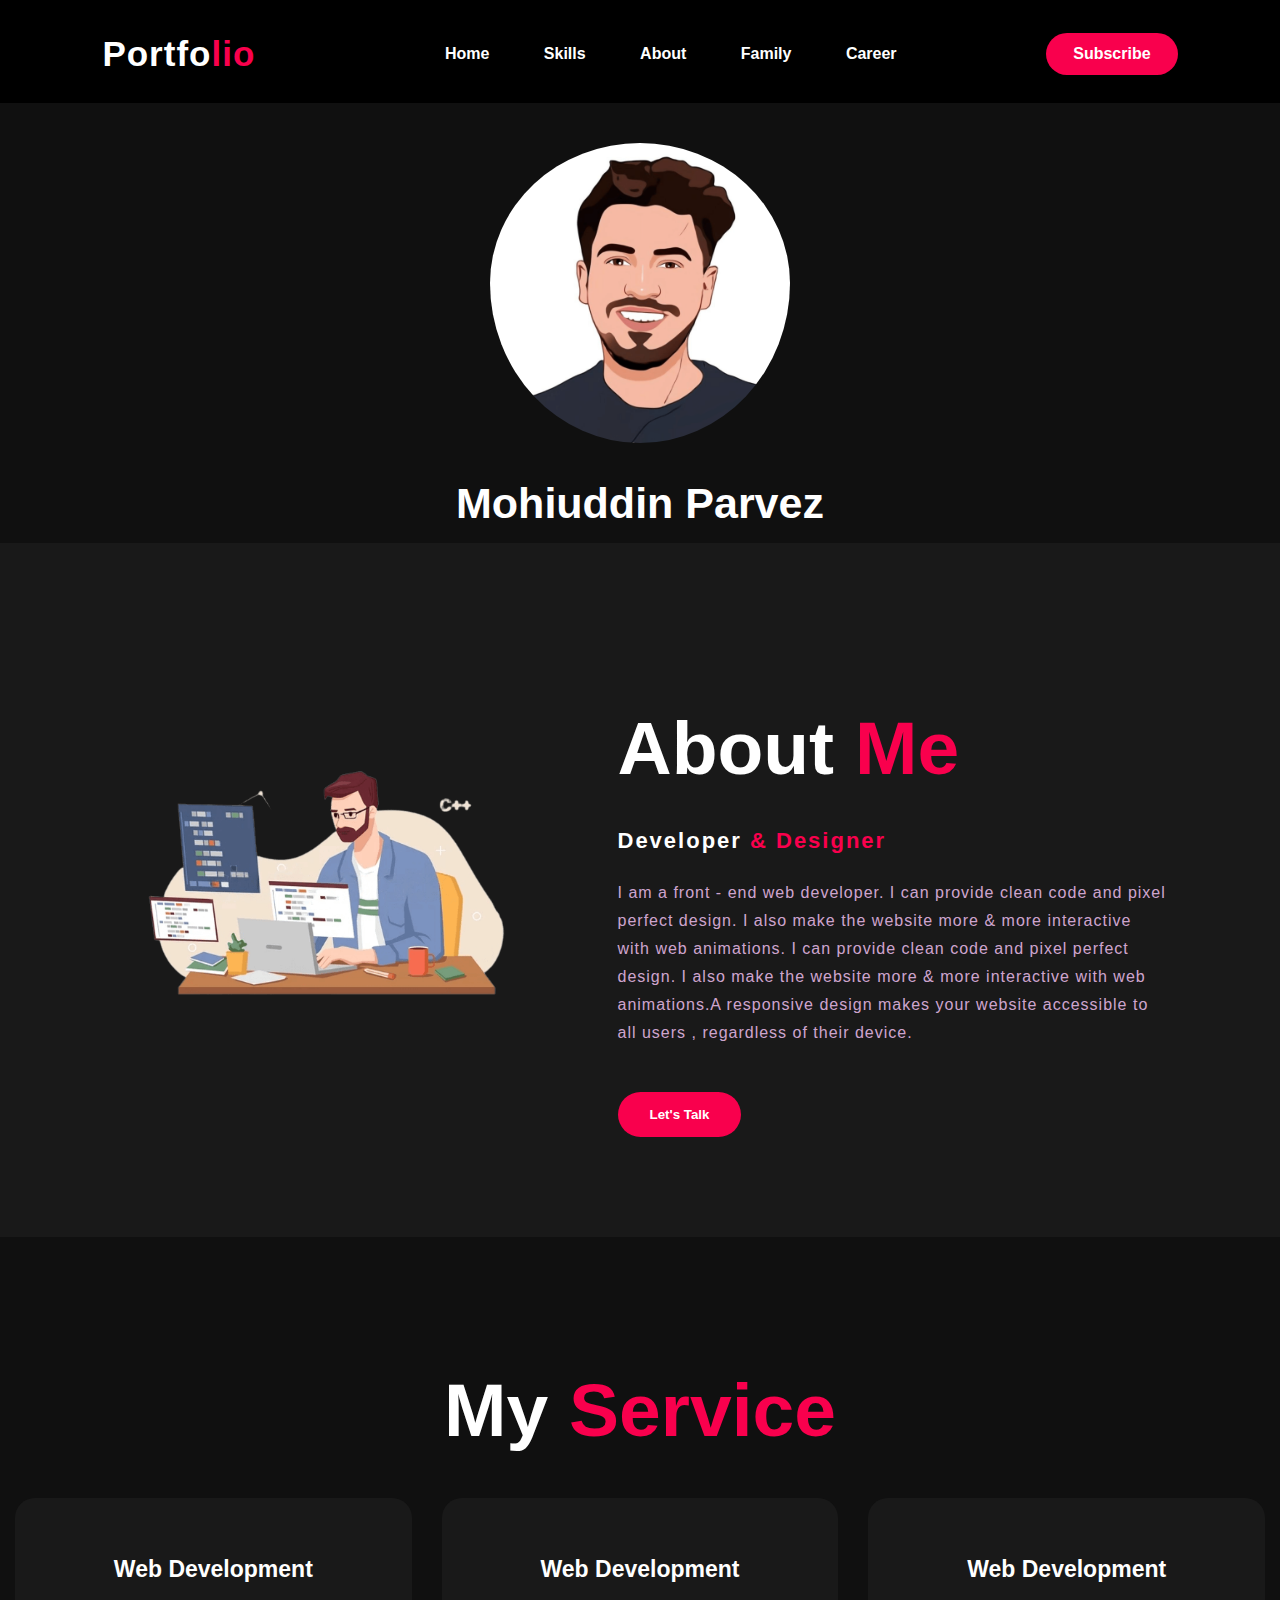
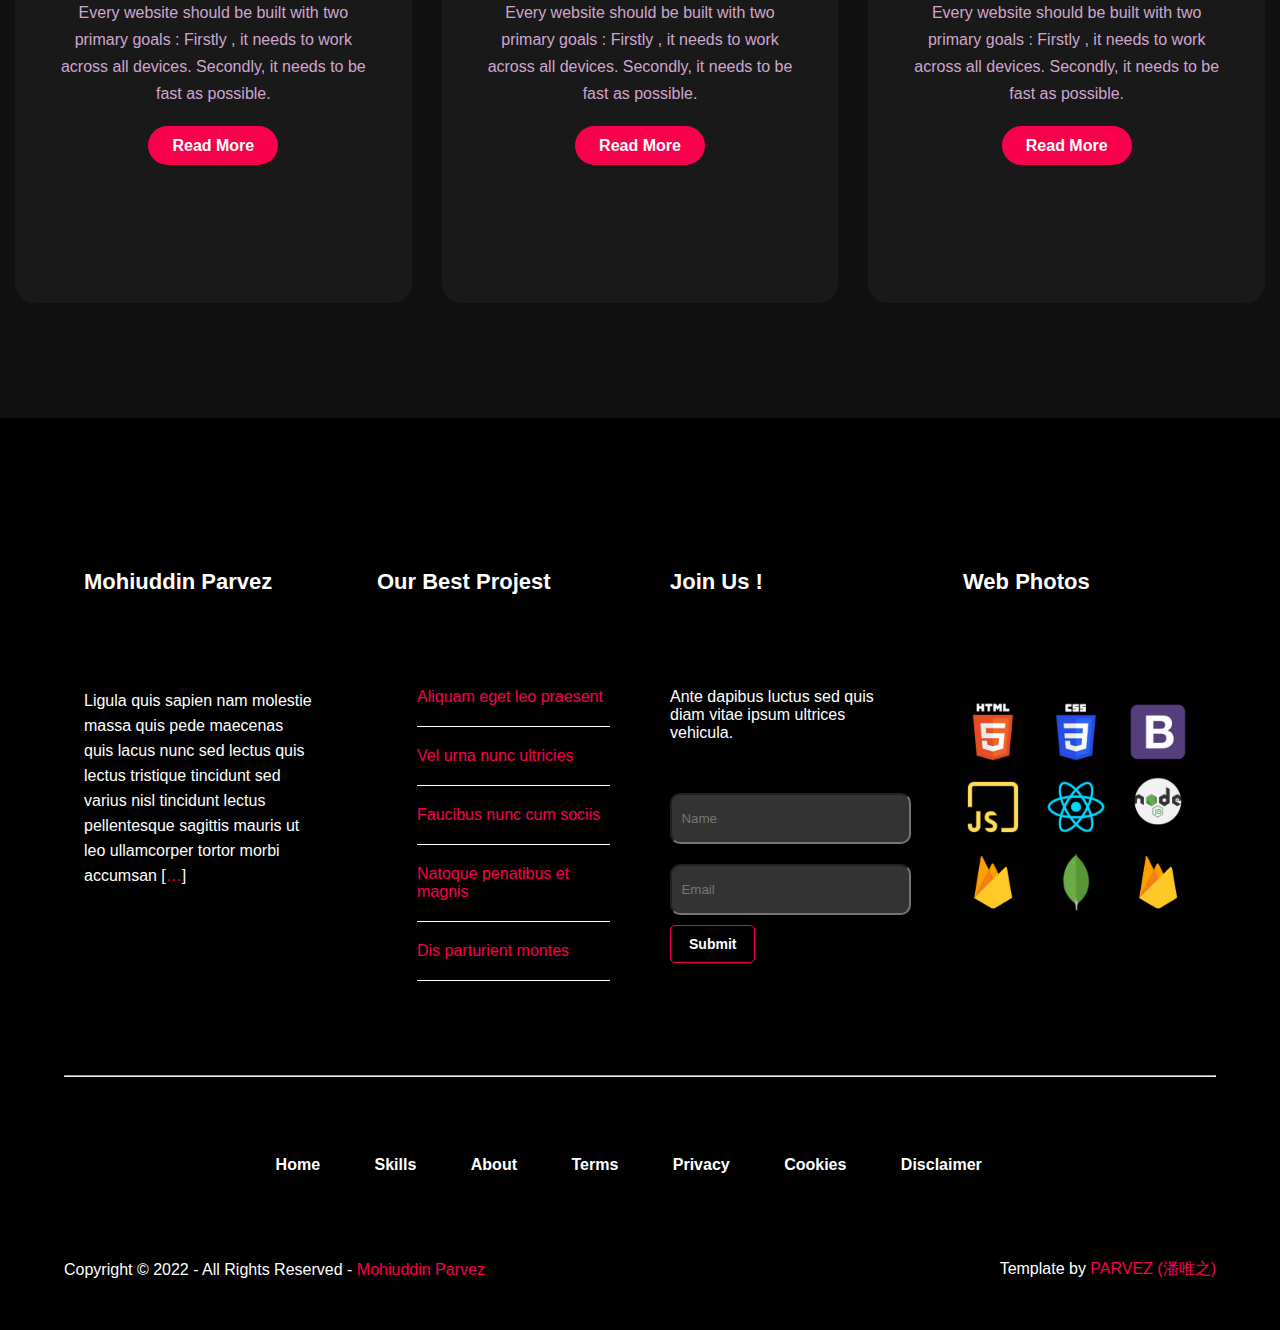
==== about.html @ cd32c6b7 "project for exam" ====
<!DOCTYPE html>
<html lang="en">
  <head>
    <meta charset="UTF-8" />
    <meta http-equiv="X-UA-Compatible" content="IE=edge" />
    <meta name="viewport" content="width=device-width, initial-scale=1.0" />
    <link rel="stylesheet" href="styles/commonStyle.css">
    <link rel="stylesheet" href="styles/about.css">
    <title>Parvez - About</title>
  </head>
  <body>
    <nav class="common-menu">
      <h2 class="logo">Portfo<span>lio</span></h2>
      <ul>
        <li><a href="index.html">Home</a></li>
        <li><a href="skills.html">Skills</a></li>
        <li><a href="about.html">About</a></li>
        <li><a href="family.html">Family</a></li>
        <li><a href="career.html">career</a></li>
      </ul>
      <a href="#" class="btn">Subscribe</a>
  </nav>
    <section class="sectionOne">
        <div class="hero">
            <img src="img/parvez2.png" alt="">
        </div>
        <h2 class="my-name">Mohiuddin Parvez</h2>
    </section>
    <!-- About section start -->
    <section class="about">
      <div class="main">
        <img src="img/coding.png" alt="" />
        <div class="about-text">
          <h2>About <span>Me</span></h2>
          <h5>Developer <span>& Designer</span></h5>
          <p>
            I am a front - end web developer. I can provide clean code and pixel
            perfect design. I also make the website more & more interactive with
            web animations. I can provide clean code and pixel perfect design. I
            also make the website more & more interactive with web animations.A
            responsive design makes your website accessible to all users ,
            regardless of their device.
          </p>
          <button>Let's Talk</button>
        </div>
      </div>
    </section>

    <section class="service">
        <div class="title">
            <h2>My <span>Service</span></h2>
        </div>

        <div class="box">
            <div class="card">
                <i class="fas fa-bars"></i>
                <h5>Web Development</h5>
                <div class="pra">
                    <p>Every website should be built with two primary goals : Firstly , it needs
                    to work across all devices. Secondly, it needs to be fast as possible.</p>

                    <p style="text-align: center;"><a class="button" href="#">Read More</a></p>
                </div>
            </div>
            <div class="card">
                <i class="far fa-user"></i>
                <h5>Web Development</h5>
                <div class="pra">
                    <p>Every website should be built with two primary goals : Firstly , it needs
                    to work across all devices. Secondly, it needs to be fast as possible.</p>

                    <p style="text-align: center;"><a class="button" href="#">Read More</a></p>
                </div>
            </div>
            <div class="card">
                <i class="far fa-bell"></i>
                <h5>Web Development</h5>
                <div class="pra">
                    <p>Every website should be built with two primary goals : Firstly , it needs
                    to work across all devices. Secondly, it needs to be fast as possible.</p>

                    <p style="text-align: center;"><a class="button" href="#">Read More</a></p>
                </div>
            </div>
        </div>
    </section>
     <!-- footer start -->

     <div class="footer-section">
      <footer id="footer" class="container"> 
        <!-- ################################### -->
        <div class="footer-group">
          <div class="one_quarter first">
            <h6 class="heading">Mohiuddin Parvez</h6>
            <p>Ligula quis sapien nam molestie massa quis pede maecenas quis lacus nunc sed lectus quis lectus tristique tincidunt sed varius nisl tincidunt lectus pellentesque sagittis mauris ut leo ullamcorper tortor morbi accumsan [<a href="#">&hellip;</a>]</p>
            <div class="social">
              <a href="#"><i class="fa-brands fa-facebook-f"></i></a>
              <a href="#"><i class="fa-brands fa-twitter"></i></a>
              <a href="#"><i class="fa-brands fa-linkedin-in"></i></a>
              <a href="#"><i class="fa-brands fa-youtube"></i></a>
            </div>
          </div>
          <div class="one_quarter">
            <h6 class="heading">Our Best Projest</h6>
            <ul class="linklist">
              <li><a href="#">Aliquam eget leo praesent</a></li>
              <li><a href="#">Vel urna nunc ultricies</a></li>
              <li><a href="#">Faucibus nunc cum sociis</a></li>
              <li><a href="#">Natoque penatibus et magnis</a></li>
              <li><a href="#">Dis parturient montes</a></li>
            </ul>
          </div>
          <div class="one_quarter">
            <h6 class="heading">Join Us !</h6>
            <p class="nospace btmspace-15">Ante dapibus luctus sed quis diam vitae ipsum ultrices vehicula.</p>
            <form class="newsletter" action="#" method="post">
                <input class="btmspace-15" type="text" value="" placeholder="  Name">
                <input class="btmspace-15" type="text" value="" placeholder="  Email">
                <button class="newsletter-btn" type="submit" value="submit">Submit</button>
            </form>
          </div>
          <div class="one_quarter">
            <h6 class="heading">Web Photos</h6>
            <div class="footer-img">
              <img src="img/icon/1.png" alt="">
              <img src="img/icon/2.png" alt="">
              <img src="img/icon/3.png" alt="">
              <img src="img/icon/4.png" alt="">
              <img src="img/icon/5.png" alt="">
              <img src="img/icon/6.png" alt="">
              <img src="img/icon/7.png" alt="">
              <img src="img/icon/8.png" alt="">
              <img src="img/icon/7.png" alt="">
            </div>
          </div>
        </div>
        <!-- ############################ -->
        <hr class="btmspace-50">
        <!-- ############################ -->
        <nav>
          <ul class="nospace">
            <li><a href="index.html"><i class="fas fa-lg fa-home"></i></a></li>
            <li><a href="#">Home</a></li>
            <li><a href="#skills">Skills</a></li>
            <li><a href="#">About</a></li>
            <li><a href="#">Terms</a></li>
            <li><a href="#">Privacy</a></li>
            <li><a href="#">Cookies</a></li>
            <li><a href="#">Disclaimer</a></li>
          </ul>
        </nav> 
        <!-- ########################### -->
      </footer>
    </div>
    <div class="copyright-div">
      <div id="copyright" class="container"> 
        <!-- ########################################### -->
        <p class="fl_left">Copyright &copy; 2022 - All Rights Reserved - <a href="#">Mohiuddin Parvez</a></p>
        <p class="fl_right">Template by <a target="_blank" href="3" title="Free Website Templates">PARVEZ (潘唯之)</a></p>
        <!-- ########################################## -->
      </div>
    </div>
  </body>
</html>
---- styles/commonStyle.css ----
/* common style */
.flex {
    display: flex;
    align-items: center;
    gap: 20px;
  }
  .text-center {
    text-align: center;
  }
  .container {
    max-width: 90%;
    margin: auto;
  }
  .box-shadow {
    box-shadow: 3px 4px 12px 1px rgba(0, 0, 0, 0.25);
  }
  .responsive-img {
    max-width: 100%;
    height: auto;
  }
  span {
    color: #f9004d;
  }

  /* style rules for nav menu  */
.common-menu{
  margin-top: -40px;
}  
  nav{
    display: flex;
    align-items: center;
    justify-content: space-between;
    padding-top: 45px;
    padding-left: 8%;
    padding-right: 8%;
}
.logo{
    color: white;
    font-size: 35px;
    letter-spacing: 1px;
    cursor: pointer;
}
span{
    color: #f9004d;
}
nav ul li{
    list-style-type: none;
    display: inline-block;
    padding: 10px 25px; 
}
nav ul li a{
    color: white;
    text-decoration: none;
    font-weight: bold;
    text-transform: capitalize;
}
nav ul li a:hover{
    color: #f9004d; 
    transition: .4s;
}
.btn{
    background-color: #f9004d;
    color: white;
    text-decoration: none;
    border: 2px solid transparent;
    font-weight: bold;
    padding: 10px 25px;
    border-radius: 30px;
    transition: transforn .4s;
}
.btn:hover{
    transform: scale(1.2);
}

/* footer section */
.footer-section{
  padding: 50px 0;
  background-color: #000;
}
.footer-group{
  display: grid;
  grid-template-columns: repeat(4,1fr);
  gap: 20px;
}
.one_quarter{
  max-width: 100%;
  padding: 50px 20px;
  display: flex;
  flex-direction: column;
  gap: 25px;
}
li{
  list-style: none;
}
a{
  text-decoration: none;
  color: #f9004d;
}
.heading{
  color: var(--white);
  font-size: 22px;
}
.first p{
  line-height: 25px;
}
.linklist li{
  margin-bottom: 20px;
  border-bottom: 1px solid white;
  padding-bottom: 20px;
}
legend{
  color: wheat;
}
.newsletter input{
  width: 100%;
  height: 45px;
  margin: 10px 0;
  border-radius: 10px;
  background-color: rgba(255,255,255,.2);
}
.newsletter-btn{
  background-color: rgba(0, 0, 0, 0);
  color: white;
  font-size: 14px;
  padding: 10px 18px;
  border-radius: 5px;
  border: 1px solid #f9004d;
}
.newsletter-btn:hover{
  background-color: #f9004d;
  border: 1px solid white;
  transition: 0.2s;
}
.footer-img{
  display: grid;
  grid-template-columns: repeat(3,1fr);
  gap: 15px;
  padding-top: 30px;
}
.footer-img img{
  width: 60px;
  height: 60px;
}



.copyright-div{
  background-color: #000;
}
#copyright{
  height: 40px;
  display: flex;
  justify-content: space-between;
  align-items: center;
}
---- styles/about.css ----
body{
    margin: 0;
    padding: 0;
    box-sizing: border-box;
    font-family: "Josefin Sans", sans-serif;
    background-color: #000;
    color: white;
}
.sectionOne{
    height: 400px;
    max-width: 100%;
    padding: 20px;
    background-color: #101010;
}
.hero img{
    display: block;
    margin-left: auto;
    margin-right: auto;
    width: 300px;
    border-radius: 50%;
    padding-top: 20px;
}
.my-name{
    text-align: center;
    font-size: 43px;
    color: white;
}
.about{
    width: 100%;
    padding: 100px 0px;
    background-color: #191919;
}
.about img{
    height: auto;
    width: 430px;
}
.about-text{
    width: 550px;
}
.main{
    width: 1130px;
    max-width: 95%;
    margin: 0 auto;
    display: flex;
    align-items: center;
    justify-content: space-around;
}
.about-text h2{
    color: white;
    font-size: 75px;
    text-transform: capitalize;
    margin-bottom: 20px;
}
.about-text h5{
    color: white;
    letter-spacing: 2px;
    font-size: 22px;
    margin-bottom: 25px;
    text-transform: capitalize;
}
.about-text p{
    color: #fcfc;
    letter-spacing: 1px;
    line-height: 28px;
    margin-bottom: 45px;
}
button{
    background-color: #f9004d;
    color: white;
    text-decoration: none;
    border: 2px solid transparent;
    font-weight: bold;
    padding: 13px 30px;
    border-radius: 30px;
    transition: .4s;
}
button:hover{
    background-color: transparent;
    border: 2px solid #f9004d;
    cursor: pointer;
}

.service{
    background-color: #101010;
    width: 100%;
    padding: 100px 0px;
}
.title h2{
    color: white;
    font-size: 75px;
    width: 1130px;
    margin: 30px auto;
    text-align: center;
}
.box{
    display: flex;
    justify-content: center;
    align-items: center;
    min-height: 400px;
}
.card{
    height: 365px;
    width: 335px;
    padding: 20px 35px;
    background-color: #191919;
    border-radius: 20px;
    margin: 15px;
    position: relative;
    overflow: hidden;
    text-align: center;
}
.card i{
    font-size: 50px;
    display: block;
    text-align: center;
    margin: 25px 0px;
    color: #f9004d;
}
h5{
    color: white;
    font-size: 23px;
    margin-bottom: 15px;
}
.pra p{
    color: #fcfc;
    font-size: 16px;
    line-height: 27px;
    margin-bottom: 25px;
}
.card .button{
    background-color: #f9004d;
    color: white;
    text-decoration: none;
    border: 2px solid transparent;
    font-weight: bold;
    padding: 9px 22px;
    border-radius: 30px;
    transition: .4s;
}
.card .button:hover{
    background-color: transparent;
    border: 2px solid #f9004d;
    cursor: pointer;
}
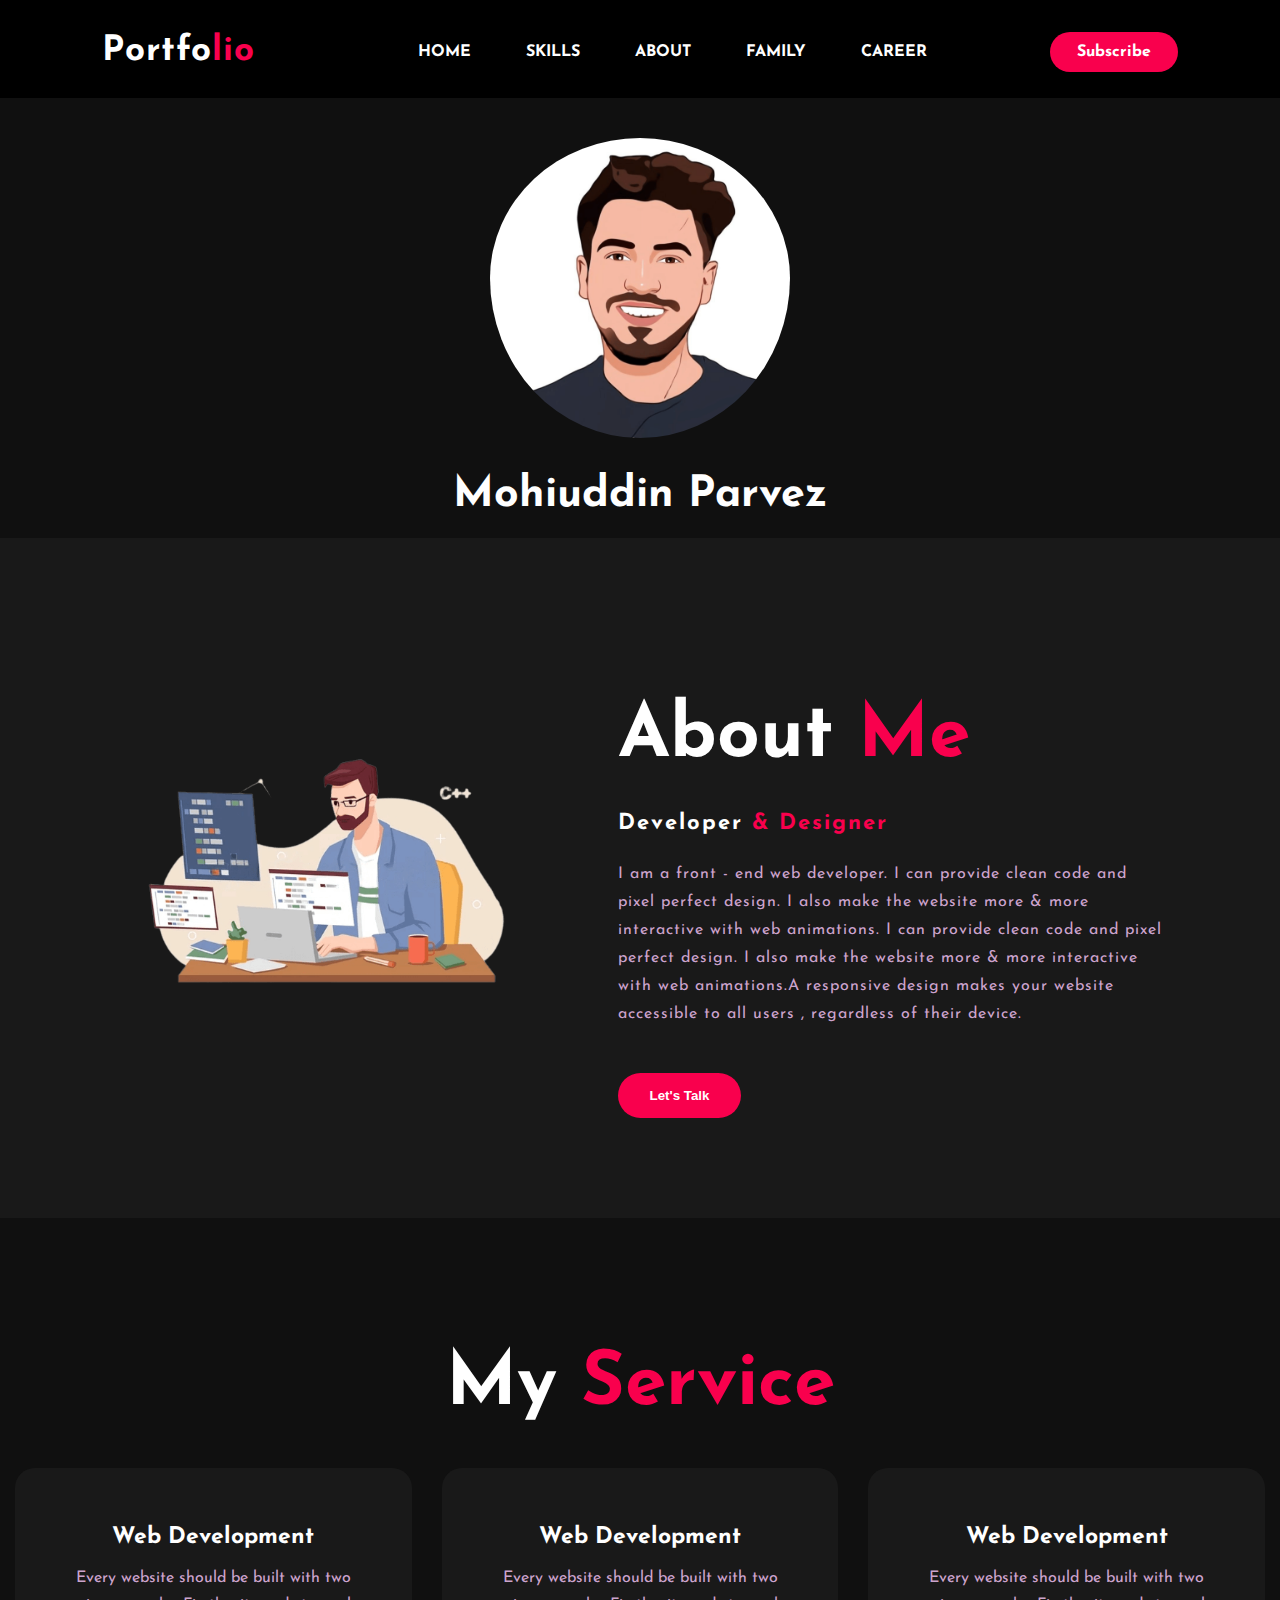
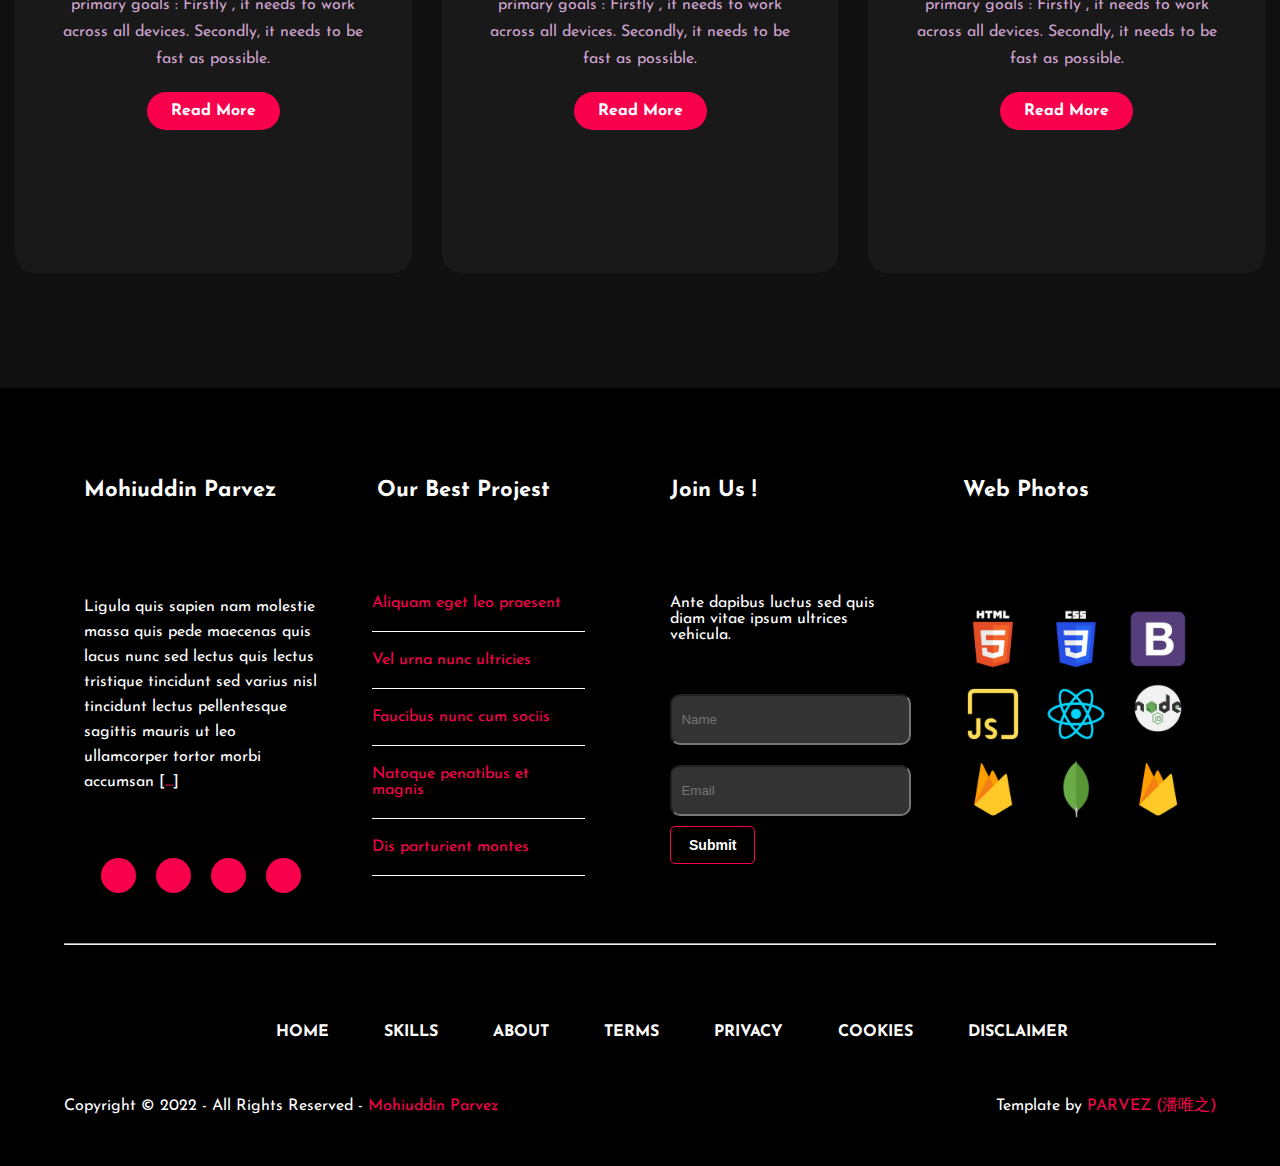
==== commit 690035f1: "oppps" ====
--- a/about.html
+++ b/about.html
@@ -4,8 +4,19 @@
     <meta charset="UTF-8" />
     <meta http-equiv="X-UA-Compatible" content="IE=edge" />
     <meta name="viewport" content="width=device-width, initial-scale=1.0" />
-    <link rel="stylesheet" href="styles/commonStyle.css">
-    <link rel="stylesheet" href="styles/about.css">
+    <link
+      href="https://fonts.googleapis.com/css2?family=Josefin+Sans:ital,wght@0,100;0,200;0,300;0,400;0,500;0,600;0,700;1,100;1,200;1,300;1,400;1,500;1,600;1,700&display=swap"
+      rel="stylesheet"
+    />
+    <link
+      rel="stylesheet"
+      href="https://cdnjs.cloudflare.com/ajax/libs/font-awesome/6.2.0/css/all.min.css"
+      integrity="sha512-xh6O/CkQoPOWDdYTDqeRdPCVd1SpvCA9XXcUnZS2FmJNp1coAFzvtCN9BmamE+4aHK8yyUHUSCcJHgXloTyT2A=="
+      crossorigin="anonymous"
+      referrerpolicy="no-referrer"
+    />
+    <link rel="stylesheet" href="styles/commonStyle.css" />
+    <link rel="stylesheet" href="styles/about.css" />
     <title>Parvez - About</title>
   </head>
   <body>
@@ -19,12 +30,12 @@
         <li><a href="career.html">career</a></li>
       </ul>
       <a href="#" class="btn">Subscribe</a>
-  </nav>
+    </nav>
     <section class="sectionOne">
-        <div class="hero">
-            <img src="img/parvez2.png" alt="">
-        </div>
-        <h2 class="my-name">Mohiuddin Parvez</h2>
+      <div class="hero">
+        <img src="img/parvez2.png" alt="" />
+      </div>
+      <h2 class="my-name">Mohiuddin Parvez</h2>
     </section>
     <!-- About section start -->
     <section class="about">
@@ -47,52 +58,72 @@
     </section>
 
     <section class="service">
-        <div class="title">
-            <h2>My <span>Service</span></h2>
-        </div>
-
-        <div class="box">
-            <div class="card">
-                <i class="fas fa-bars"></i>
-                <h5>Web Development</h5>
-                <div class="pra">
-                    <p>Every website should be built with two primary goals : Firstly , it needs
-                    to work across all devices. Secondly, it needs to be fast as possible.</p>
-
-                    <p style="text-align: center;"><a class="button" href="#">Read More</a></p>
-                </div>
-            </div>
-            <div class="card">
-                <i class="far fa-user"></i>
-                <h5>Web Development</h5>
-                <div class="pra">
-                    <p>Every website should be built with two primary goals : Firstly , it needs
-                    to work across all devices. Secondly, it needs to be fast as possible.</p>
-
-                    <p style="text-align: center;"><a class="button" href="#">Read More</a></p>
-                </div>
-            </div>
-            <div class="card">
-                <i class="far fa-bell"></i>
-                <h5>Web Development</h5>
-                <div class="pra">
-                    <p>Every website should be built with two primary goals : Firstly , it needs
-                    to work across all devices. Secondly, it needs to be fast as possible.</p>
-
-                    <p style="text-align: center;"><a class="button" href="#">Read More</a></p>
-                </div>
-            </div>
-        </div>
+      <div class="title">
+        <h2>My <span>Service</span></h2>
+      </div>
+
+      <div class="box">
+        <div class="card">
+          <i class="fas fa-bars"></i>
+          <h5>Web Development</h5>
+          <div class="pra">
+            <p>
+              Every website should be built with two primary goals : Firstly ,
+              it needs to work across all devices. Secondly, it needs to be fast
+              as possible.
+            </p>
+
+            <p style="text-align: center">
+              <a class="button" href="#">Read More</a>
+            </p>
+          </div>
+        </div>
+        <div class="card">
+          <i class="far fa-user"></i>
+          <h5>Web Development</h5>
+          <div class="pra">
+            <p>
+              Every website should be built with two primary goals : Firstly ,
+              it needs to work across all devices. Secondly, it needs to be fast
+              as possible.
+            </p>
+
+            <p style="text-align: center">
+              <a class="button" href="#">Read More</a>
+            </p>
+          </div>
+        </div>
+        <div class="card">
+          <i class="far fa-bell"></i>
+          <h5>Web Development</h5>
+          <div class="pra">
+            <p>
+              Every website should be built with two primary goals : Firstly ,
+              it needs to work across all devices. Secondly, it needs to be fast
+              as possible.
+            </p>
+
+            <p style="text-align: center">
+              <a class="button" href="#">Read More</a>
+            </p>
+          </div>
+        </div>
+      </div>
     </section>
-     <!-- footer start -->
-
-     <div class="footer-section">
-      <footer id="footer" class="container"> 
+    <!-- footer start -->
+
+    <div class="footer-section">
+      <footer id="footer" class="container">
         <!-- ################################### -->
         <div class="footer-group">
           <div class="one_quarter first">
             <h6 class="heading">Mohiuddin Parvez</h6>
-            <p>Ligula quis sapien nam molestie massa quis pede maecenas quis lacus nunc sed lectus quis lectus tristique tincidunt sed varius nisl tincidunt lectus pellentesque sagittis mauris ut leo ullamcorper tortor morbi accumsan [<a href="#">&hellip;</a>]</p>
+            <p>
+              Ligula quis sapien nam molestie massa quis pede maecenas quis
+              lacus nunc sed lectus quis lectus tristique tincidunt sed varius
+              nisl tincidunt lectus pellentesque sagittis mauris ut leo
+              ullamcorper tortor morbi accumsan [<a href="#">&hellip;</a>]
+            </p>
             <div class="social">
               <a href="#"><i class="fa-brands fa-facebook-f"></i></a>
               <a href="#"><i class="fa-brands fa-twitter"></i></a>
@@ -112,34 +143,50 @@
           </div>
           <div class="one_quarter">
             <h6 class="heading">Join Us !</h6>
-            <p class="nospace btmspace-15">Ante dapibus luctus sed quis diam vitae ipsum ultrices vehicula.</p>
+            <p class="nospace btmspace-15">
+              Ante dapibus luctus sed quis diam vitae ipsum ultrices vehicula.
+            </p>
             <form class="newsletter" action="#" method="post">
-                <input class="btmspace-15" type="text" value="" placeholder="  Name">
-                <input class="btmspace-15" type="text" value="" placeholder="  Email">
-                <button class="newsletter-btn" type="submit" value="submit">Submit</button>
+              <input
+                class="btmspace-15"
+                type="text"
+                value=""
+                placeholder="  Name"
+              />
+              <input
+                class="btmspace-15"
+                type="text"
+                value=""
+                placeholder="  Email"
+              />
+              <button class="newsletter-btn" type="submit" value="submit">
+                Submit
+              </button>
             </form>
           </div>
           <div class="one_quarter">
             <h6 class="heading">Web Photos</h6>
             <div class="footer-img">
-              <img src="img/icon/1.png" alt="">
-              <img src="img/icon/2.png" alt="">
-              <img src="img/icon/3.png" alt="">
-              <img src="img/icon/4.png" alt="">
-              <img src="img/icon/5.png" alt="">
-              <img src="img/icon/6.png" alt="">
-              <img src="img/icon/7.png" alt="">
-              <img src="img/icon/8.png" alt="">
-              <img src="img/icon/7.png" alt="">
+              <img src="img/icon/1.png" alt="" />
+              <img src="img/icon/2.png" alt="" />
+              <img src="img/icon/3.png" alt="" />
+              <img src="img/icon/4.png" alt="" />
+              <img src="img/icon/5.png" alt="" />
+              <img src="img/icon/6.png" alt="" />
+              <img src="img/icon/7.png" alt="" />
+              <img src="img/icon/8.png" alt="" />
+              <img src="img/icon/7.png" alt="" />
             </div>
           </div>
         </div>
         <!-- ############################ -->
-        <hr class="btmspace-50">
+        <hr class="btmspace-50" />
         <!-- ############################ -->
         <nav>
           <ul class="nospace">
-            <li><a href="index.html"><i class="fas fa-lg fa-home"></i></a></li>
+            <li>
+              <a href="index.html"><i class="fas fa-lg fa-home"></i></a>
+            </li>
             <li><a href="#">Home</a></li>
             <li><a href="#skills">Skills</a></li>
             <li><a href="#">About</a></li>
@@ -148,15 +195,23 @@
             <li><a href="#">Cookies</a></li>
             <li><a href="#">Disclaimer</a></li>
           </ul>
-        </nav> 
+        </nav>
         <!-- ########################### -->
       </footer>
     </div>
     <div class="copyright-div">
-      <div id="copyright" class="container"> 
+      <div id="copyright" class="container">
         <!-- ########################################### -->
-        <p class="fl_left">Copyright &copy; 2022 - All Rights Reserved - <a href="#">Mohiuddin Parvez</a></p>
-        <p class="fl_right">Template by <a target="_blank" href="3" title="Free Website Templates">PARVEZ (潘唯之)</a></p>
+        <p class="fl_left">
+          Copyright &copy; 2022 - All Rights Reserved -
+          <a href="#">Mohiuddin Parvez</a>
+        </p>
+        <p class="fl_right">
+          Template by
+          <a target="_blank" href="3" title="Free Website Templates"
+            >PARVEZ (潘唯之)</a
+          >
+        </p>
         <!-- ########################################## -->
       </div>
     </div>
--- a/styles/commonStyle.css
+++ b/styles/commonStyle.css
@@ -1,124 +1,155 @@
 /* common style */
 .flex {
-    display: flex;
-    align-items: center;
-    gap: 20px;
-  }
-  .text-center {
-    text-align: center;
-  }
-  .container {
-    max-width: 90%;
-    margin: auto;
-  }
-  .box-shadow {
-    box-shadow: 3px 4px 12px 1px rgba(0, 0, 0, 0.25);
-  }
-  .responsive-img {
-    max-width: 100%;
-    height: auto;
-  }
-  span {
-    color: #f9004d;
-  }
-
-  /* style rules for nav menu  */
-.common-menu{
-  margin-top: -40px;
-}  
-  nav{
-    display: flex;
-    align-items: center;
-    justify-content: space-between;
-    padding-top: 45px;
-    padding-left: 8%;
-    padding-right: 8%;
+  display: flex;
+  align-items: center;
+  gap: 20px;
 }
-.logo{
-    color: white;
-    font-size: 35px;
-    letter-spacing: 1px;
-    cursor: pointer;
+.text-center {
+  text-align: center;
 }
-span{
-    color: #f9004d;
+.container {
+  max-width: 90%;
+  margin: auto;
 }
-nav ul li{
-    list-style-type: none;
-    display: inline-block;
-    padding: 10px 25px; 
+.box-shadow {
+  box-shadow: 3px 4px 12px 1px rgba(0, 0, 0, 0.25);
 }
-nav ul li a{
-    color: white;
-    text-decoration: none;
-    font-weight: bold;
-    text-transform: capitalize;
+.responsive-img {
+  max-width: 100%;
+  height: auto;
 }
-nav ul li a:hover{
-    color: #f9004d; 
-    transition: .4s;
-}
-.btn{
-    background-color: #f9004d;
-    color: white;
-    text-decoration: none;
-    border: 2px solid transparent;
-    font-weight: bold;
-    padding: 10px 25px;
-    border-radius: 30px;
-    transition: transforn .4s;
-}
-.btn:hover{
-    transform: scale(1.2);
+span {
+  color: #f9004d;
 }
 
+/* style rules for nav menu  */
+.common-menu {
+  margin-top: -40px;
+}
+nav {
+  display: flex;
+  align-items: center;
+  justify-content: space-between;
+  padding-top: 45px;
+  padding-left: 8%;
+  padding-right: 8%;
+}
+.logo {
+  color: white;
+  font-size: 35px;
+  letter-spacing: 1px;
+  cursor: pointer;
+}
+span {
+  color: #f9004d;
+}
+nav ul li {
+  list-style-type: none;
+  display: inline-block;
+  padding: 10px 25px;
+}
+nav ul li a {
+  color: white;
+  text-decoration: none;
+  font-weight: bold;
+  text-transform: uppercase;
+}
+nav ul li a:hover {
+  color: #f9004d;
+  transition: 0.4s;
+}
+.btn {
+  background-color: #f9004d;
+  color: white;
+  text-decoration: none;
+  border: 2px solid transparent;
+  font-weight: bold;
+  padding: 10px 25px;
+  border-radius: 30px;
+  transition: transforn 0.4s;
+}
+.btn:hover {
+  transform: scale(1.2);
+}
+
+/* style for contact me */
+.social {
+  display: flex;
+  justify-content: center;
+}
+.social a {
+  width: 35px;
+  height: 35px;
+  display: flex;
+  align-items: center;
+  justify-content: center;
+  background: #f9004d;
+  border-radius: 50%;
+  margin: 22px 10px;
+  color: var(--white);
+  text-decoration: none;
+  font-size: 20px;
+}
+.social a:hover {
+  transform: scale(1.3);
+  transition: 0.3s;
+}
+.end {
+  position: absolute;
+  color: #f9004d;
+  bottom: 35px;
+  font-size: 14px;
+}
 /* footer section */
-.footer-section{
-  padding: 50px 0;
+.footer-section {
+  padding: 20px 0;
   background-color: #000;
 }
-.footer-group{
+.footer-group {
   display: grid;
-  grid-template-columns: repeat(4,1fr);
+  grid-template-columns: repeat(4, 1fr);
   gap: 20px;
 }
-.one_quarter{
+.one_quarter {
   max-width: 100%;
-  padding: 50px 20px;
+  padding: 20px 20px;
   display: flex;
   flex-direction: column;
   gap: 25px;
 }
-li{
-  list-style: none;
-}
-a{
-  text-decoration: none;
-  color: #f9004d;
-}
-.heading{
+.heading {
   color: var(--white);
   font-size: 22px;
 }
-.first p{
+li {
+  list-style: none;
+}
+a {
+  text-decoration: none;
+  color: #f9004d;
+  /* margin-left: -100px; */
+}
+.first p {
   line-height: 25px;
 }
-.linklist li{
+.linklist li {
   margin-bottom: 20px;
   border-bottom: 1px solid white;
   padding-bottom: 20px;
+  margin-left: -45px!important;
+  margin-right: 25px;
 }
-legend{
+legend {
   color: wheat;
 }
-.newsletter input{
+.newsletter input {
   width: 100%;
   height: 45px;
   margin: 10px 0;
   border-radius: 10px;
-  background-color: rgba(255,255,255,.2);
+  background-color: rgba(255, 255, 255, 0.2);
 }
-.newsletter-btn{
+.newsletter-btn {
   background-color: rgba(0, 0, 0, 0);
   color: white;
   font-size: 14px;
@@ -126,30 +157,28 @@
   border-radius: 5px;
   border: 1px solid #f9004d;
 }
-.newsletter-btn:hover{
+.newsletter-btn:hover {
   background-color: #f9004d;
   border: 1px solid white;
   transition: 0.2s;
 }
-.footer-img{
+.footer-img {
   display: grid;
-  grid-template-columns: repeat(3,1fr);
+  grid-template-columns: repeat(3, 1fr);
   gap: 15px;
   padding-top: 30px;
 }
-.footer-img img{
+.footer-img img {
   width: 60px;
   height: 60px;
 }
 
-
-
-.copyright-div{
+.copyright-div {
   background-color: #000;
 }
-#copyright{
+#copyright {
   height: 40px;
   display: flex;
   justify-content: space-between;
   align-items: center;
-}+}
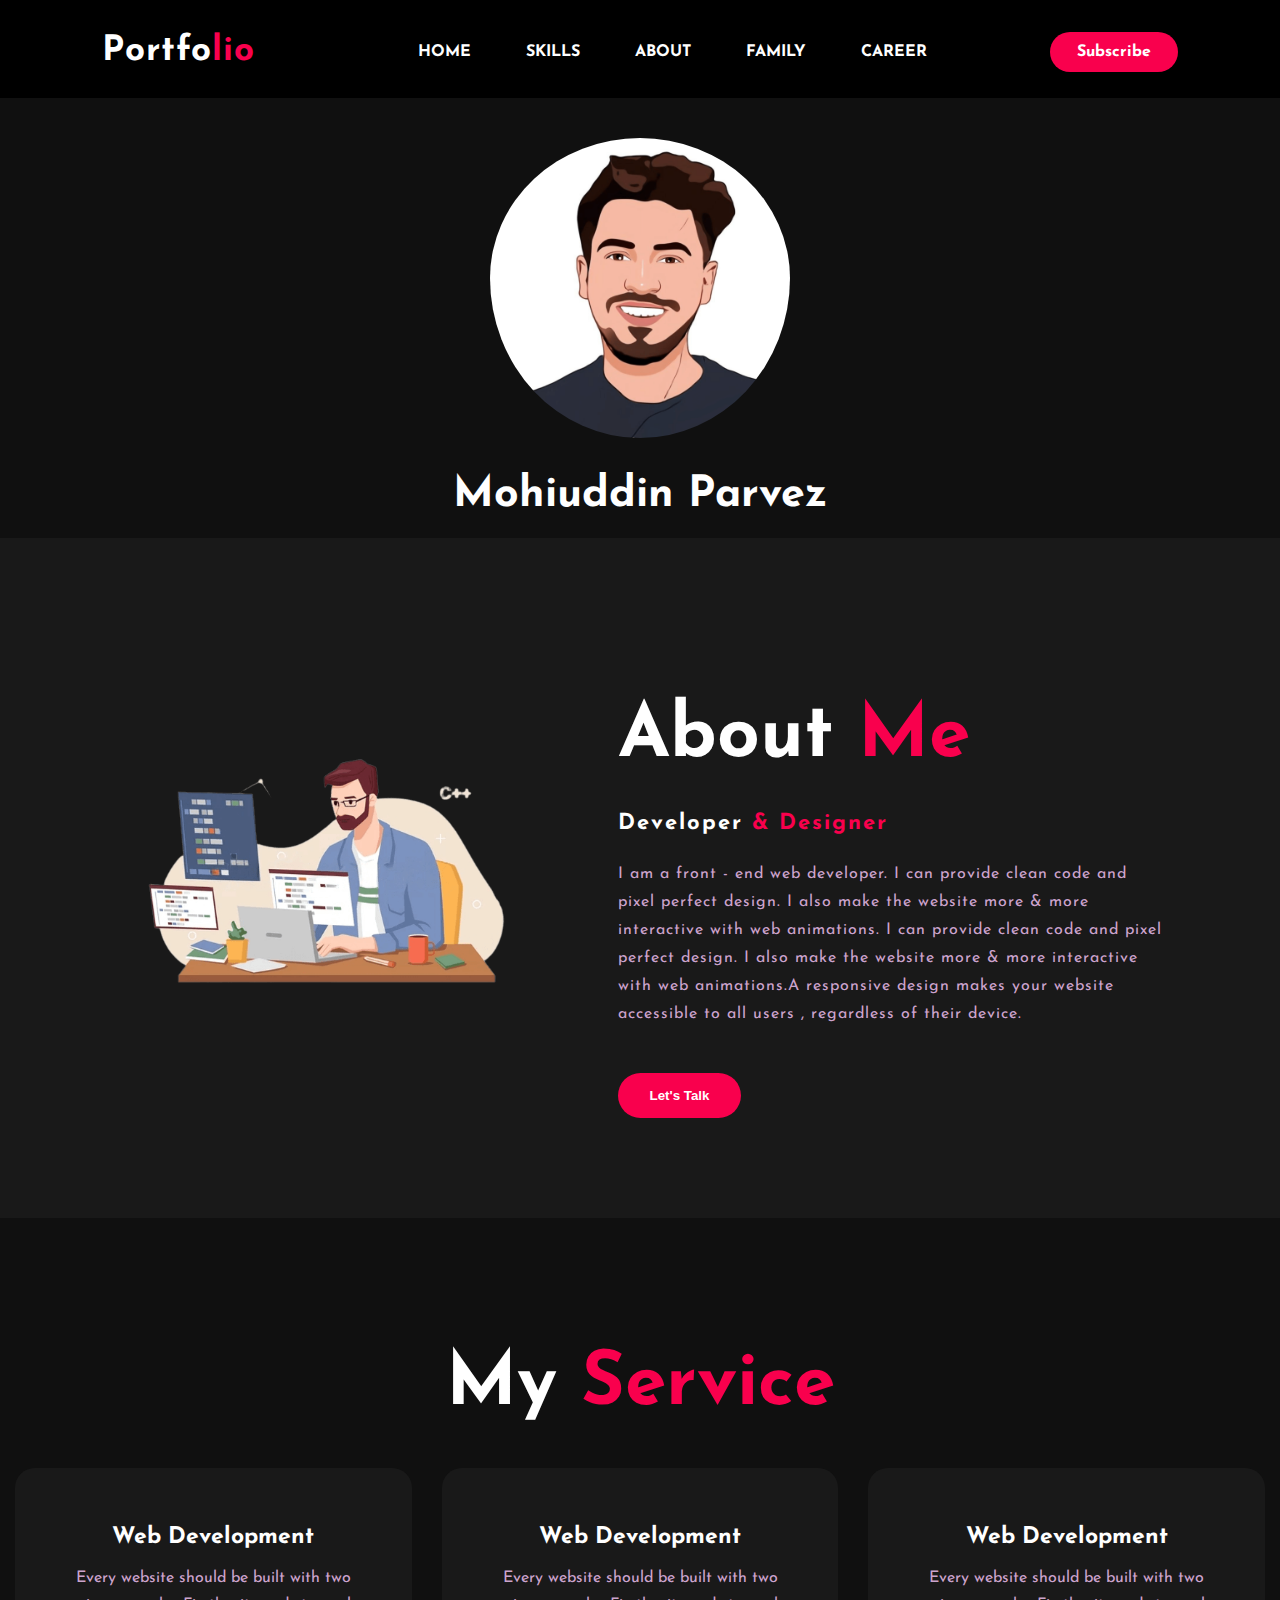
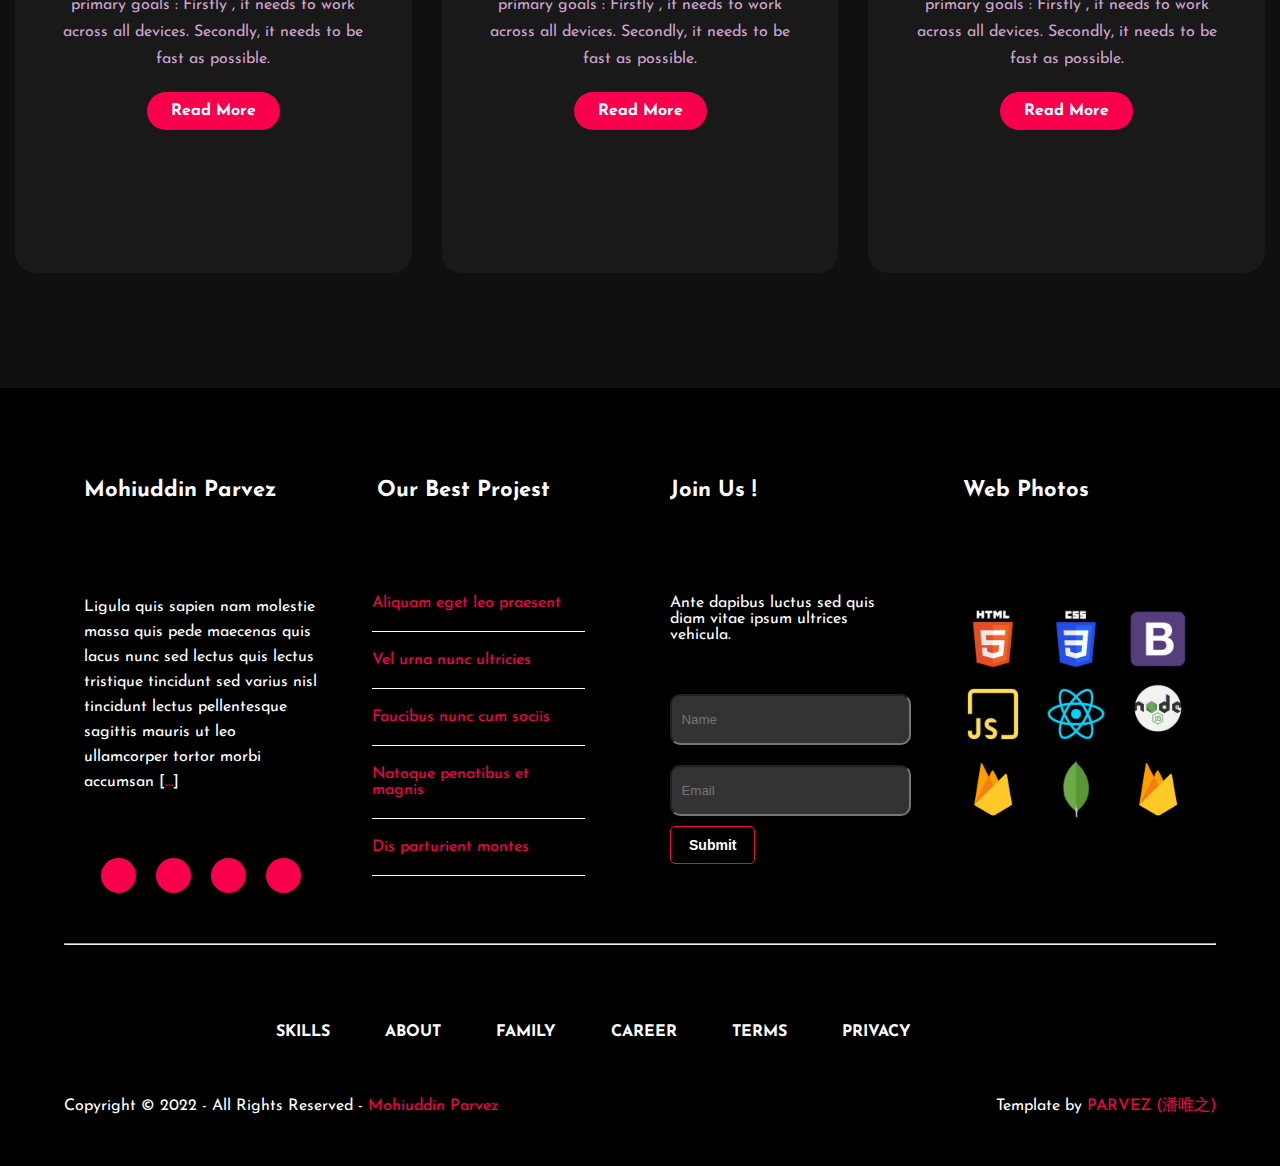
==== commit b5775eac: "some change" ====
--- a/about.html
+++ b/about.html
@@ -183,17 +183,16 @@
         <hr class="btmspace-50" />
         <!-- ############################ -->
         <nav>
-          <ul class="nospace">
+          <ul>
             <li>
               <a href="index.html"><i class="fas fa-lg fa-home"></i></a>
             </li>
-            <li><a href="#">Home</a></li>
-            <li><a href="#skills">Skills</a></li>
-            <li><a href="#">About</a></li>
+            <li><a href="skills.html">Skills</a></li>
+            <li><a href="about.html">About</a></li>
+            <li><a href="family.html">Family</a></li>
+            <li><a href="career.html">career</a></li>
             <li><a href="#">Terms</a></li>
             <li><a href="#">Privacy</a></li>
-            <li><a href="#">Cookies</a></li>
-            <li><a href="#">Disclaimer</a></li>
           </ul>
         </nav>
         <!-- ########################### -->
--- a/styles/commonStyle.css
+++ b/styles/commonStyle.css
@@ -136,7 +136,7 @@
   margin-bottom: 20px;
   border-bottom: 1px solid white;
   padding-bottom: 20px;
-  margin-left: -45px!important;
+  margin-left: -45px !important;
   margin-right: 25px;
 }
 legend {
@@ -172,7 +172,6 @@
   width: 60px;
   height: 60px;
 }
-
 .copyright-div {
   background-color: #000;
 }
--- a/styles/about.css
+++ b/styles/about.css
@@ -1,144 +1,144 @@
-body{
-    margin: 0;
-    padding: 0;
-    box-sizing: border-box;
-    font-family: "Josefin Sans", sans-serif;
-    background-color: #000;
-    color: white;
+body {
+  margin: 0;
+  padding: 0;
+  box-sizing: border-box;
+  font-family: "Josefin Sans", sans-serif;
+  background-color: #000;
+  color: white;
 }
-.sectionOne{
-    height: 400px;
-    max-width: 100%;
-    padding: 20px;
-    background-color: #101010;
+.sectionOne {
+  height: 400px;
+  max-width: 100%;
+  padding: 20px;
+  background-color: #101010;
 }
-.hero img{
-    display: block;
-    margin-left: auto;
-    margin-right: auto;
-    width: 300px;
-    border-radius: 50%;
-    padding-top: 20px;
+.hero img {
+  display: block;
+  margin-left: auto;
+  margin-right: auto;
+  width: 300px;
+  border-radius: 50%;
+  padding-top: 20px;
 }
-.my-name{
-    text-align: center;
-    font-size: 43px;
-    color: white;
+.my-name {
+  text-align: center;
+  font-size: 43px;
+  color: white;
 }
-.about{
-    width: 100%;
-    padding: 100px 0px;
-    background-color: #191919;
+.about {
+  width: 100%;
+  padding: 100px 0px;
+  background-color: #191919;
 }
-.about img{
-    height: auto;
-    width: 430px;
+.about img {
+  height: auto;
+  width: 430px;
 }
-.about-text{
-    width: 550px;
+.about-text {
+  width: 550px;
 }
-.main{
-    width: 1130px;
-    max-width: 95%;
-    margin: 0 auto;
-    display: flex;
-    align-items: center;
-    justify-content: space-around;
+.main {
+  width: 1130px;
+  max-width: 95%;
+  margin: 0 auto;
+  display: flex;
+  align-items: center;
+  justify-content: space-around;
 }
-.about-text h2{
-    color: white;
-    font-size: 75px;
-    text-transform: capitalize;
-    margin-bottom: 20px;
+.about-text h2 {
+  color: white;
+  font-size: 75px;
+  text-transform: capitalize;
+  margin-bottom: 20px;
 }
-.about-text h5{
-    color: white;
-    letter-spacing: 2px;
-    font-size: 22px;
-    margin-bottom: 25px;
-    text-transform: capitalize;
+.about-text h5 {
+  color: white;
+  letter-spacing: 2px;
+  font-size: 22px;
+  margin-bottom: 25px;
+  text-transform: capitalize;
 }
-.about-text p{
-    color: #fcfc;
-    letter-spacing: 1px;
-    line-height: 28px;
-    margin-bottom: 45px;
+.about-text p {
+  color: #fcfc;
+  letter-spacing: 1px;
+  line-height: 28px;
+  margin-bottom: 45px;
 }
-button{
-    background-color: #f9004d;
-    color: white;
-    text-decoration: none;
-    border: 2px solid transparent;
-    font-weight: bold;
-    padding: 13px 30px;
-    border-radius: 30px;
-    transition: .4s;
+button {
+  background-color: #f9004d;
+  color: white;
+  text-decoration: none;
+  border: 2px solid transparent;
+  font-weight: bold;
+  padding: 13px 30px;
+  border-radius: 30px;
+  transition: 0.4s;
 }
-button:hover{
-    background-color: transparent;
-    border: 2px solid #f9004d;
-    cursor: pointer;
+button:hover {
+  background-color: transparent;
+  border: 2px solid #f9004d;
+  cursor: pointer;
 }
 
-.service{
-    background-color: #101010;
-    width: 100%;
-    padding: 100px 0px;
+.service {
+  background-color: #101010;
+  width: 100%;
+  padding: 100px 0px;
 }
-.title h2{
-    color: white;
-    font-size: 75px;
-    width: 1130px;
-    margin: 30px auto;
-    text-align: center;
+.title h2 {
+  color: white;
+  font-size: 75px;
+  width: 1130px;
+  margin: 30px auto;
+  text-align: center;
 }
-.box{
-    display: flex;
-    justify-content: center;
-    align-items: center;
-    min-height: 400px;
+.box {
+  display: flex;
+  justify-content: center;
+  align-items: center;
+  min-height: 400px;
 }
-.card{
-    height: 365px;
-    width: 335px;
-    padding: 20px 35px;
-    background-color: #191919;
-    border-radius: 20px;
-    margin: 15px;
-    position: relative;
-    overflow: hidden;
-    text-align: center;
+.card {
+  height: 365px;
+  width: 335px;
+  padding: 20px 35px;
+  background-color: #191919;
+  border-radius: 20px;
+  margin: 15px;
+  position: relative;
+  overflow: hidden;
+  text-align: center;
 }
-.card i{
-    font-size: 50px;
-    display: block;
-    text-align: center;
-    margin: 25px 0px;
-    color: #f9004d;
+.card i {
+  font-size: 50px;
+  display: block;
+  text-align: center;
+  margin: 25px 0px;
+  color: #f9004d;
 }
-h5{
-    color: white;
-    font-size: 23px;
-    margin-bottom: 15px;
+h5 {
+  color: white;
+  font-size: 23px;
+  margin-bottom: 15px;
 }
-.pra p{
-    color: #fcfc;
-    font-size: 16px;
-    line-height: 27px;
-    margin-bottom: 25px;
+.pra p {
+  color: #fcfc;
+  font-size: 16px;
+  line-height: 27px;
+  margin-bottom: 25px;
 }
-.card .button{
-    background-color: #f9004d;
-    color: white;
-    text-decoration: none;
-    border: 2px solid transparent;
-    font-weight: bold;
-    padding: 9px 22px;
-    border-radius: 30px;
-    transition: .4s;
+.card .button {
+  background-color: #f9004d;
+  color: white;
+  text-decoration: none;
+  border: 2px solid transparent;
+  font-weight: bold;
+  padding: 9px 22px;
+  border-radius: 30px;
+  transition: 0.4s;
 }
-.card .button:hover{
-    background-color: transparent;
-    border: 2px solid #f9004d;
-    cursor: pointer;
-}+.card .button:hover {
+  background-color: transparent;
+  border: 2px solid #f9004d;
+  cursor: pointer;
+}
